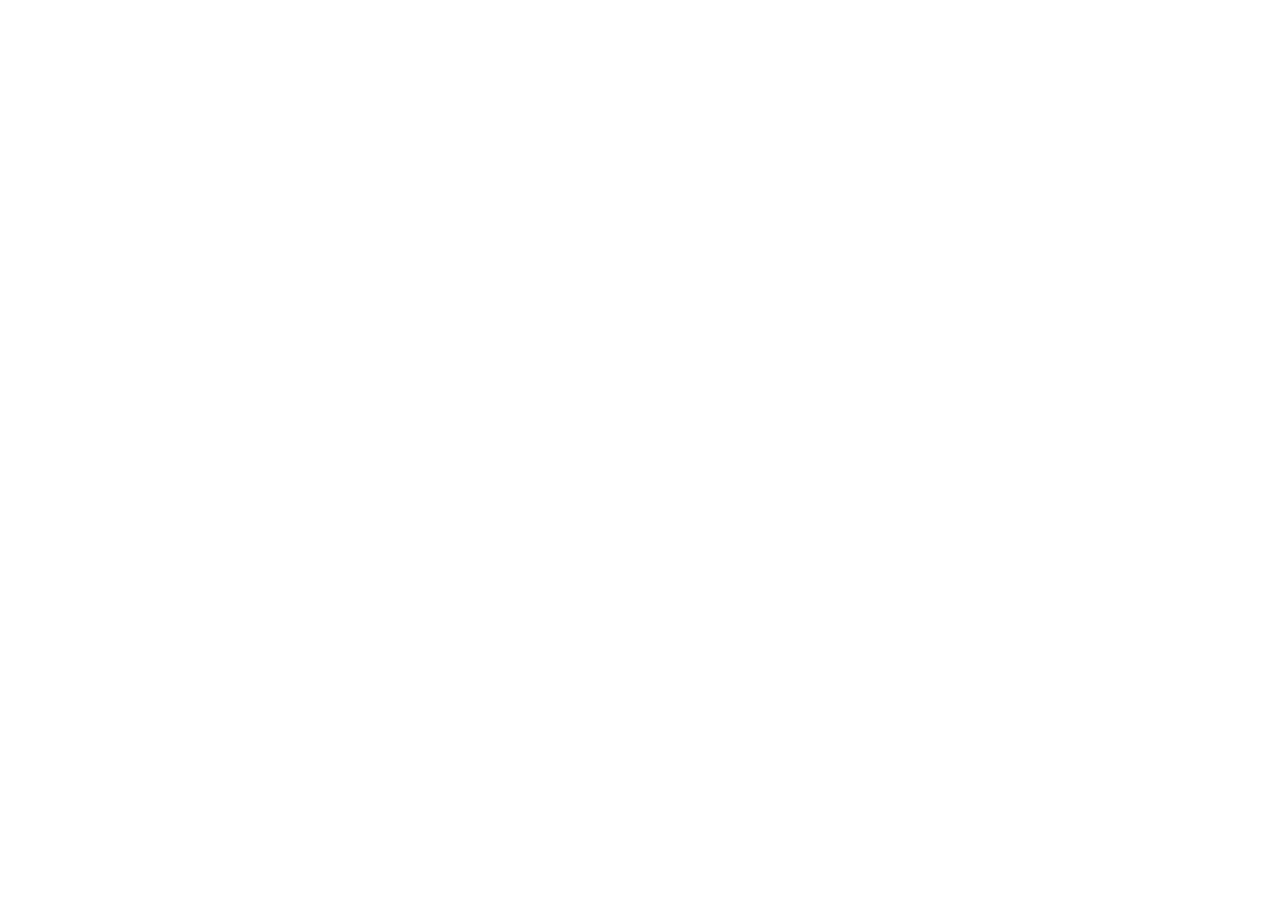
==== index.html @ 528bf743 "Initial commit" ====
<!DOCTYPE html>
<html lang="en">
<head>
  <meta charset="UTF-8">
  <meta name="viewport" content="width=device-width, initial-scale=1.0">
  <title>Starter Template by Farrux Djalilov</title>
  <!-- META-TEG -->
  <meta name="author" content="Farrux Djalilov">
  <meta name="description" content="Information">
  <meta name="keywords" content="Ketegoriyasi">
  <!-- Stylesheets -->
  <link rel="stylesheet" href="./asset/css/normalize.css">
  <link rel="stylesheet" href="./asset/css/styles.css">
</head>
<body>

</body>
</html>
---- asset/css/styles.css ----
/* VARIABLES */

:root {
  --font-primary: sans-serif;
  --color-primary: blue;
  --secondry: red;
  --link-color: #fff;
}

/* RESPONSIVE - HIDES */

.hide-desktop {
  display: block;
}
.hide-mobile {
  display: none;
}
a {
  white-space: nowrap;
  flex-shrink: 0;
}

/* UTILITY-CLASS */

.d-flex {
  display: flex;
}
.flex-center {
  display: flex;
  align-items: center;
  justify-content: center;
}
.flex-between {
  display: flex;
  align-items: center;
  justify-content: space-between;
}
.flex-items {
  display: flex;
  align-items: center;
}

/* Typography */

h1,
h2,
h3,
h4,
h5,
h6 {
  margin: 0;
  font-weight: 600;
  line-height: 1.2;
  color: var(--color-primary);
}

a {
  color: var(--link-color);
  text-decoration: none;
}

ul,
ol {
  list-style-type: none;
}

/* GLOBAL STYLES */

html {
  height: 100%;
  box-sizing: border-box;
  scroll-behavior: smooth;
}

*,
*::before,
*::after {
  box-sizing: inherit;
}

/* BODY */

body {
  padding: 0;
  margin: 0;
  font-size: 1rem;
  line-height: 1.2;
  font-family: Arial, var(--font-primary);
  min-height: 100vh;
  display: flex;
  flex-direction: column;
  background-color: #fff;
  color: #222;
}

img {
  max-width: 100%;
  height: auto;
}

/* CONTAINER */

.container {
  width: 100%;
  max-width: 1536px;
  padding-left: 50px;
  padding-right: 50px;
  margin-left: auto;
  margin-right: auto;
}

/* MAIN CONTENT */

.main-content {
  flex-grow: 1;
}
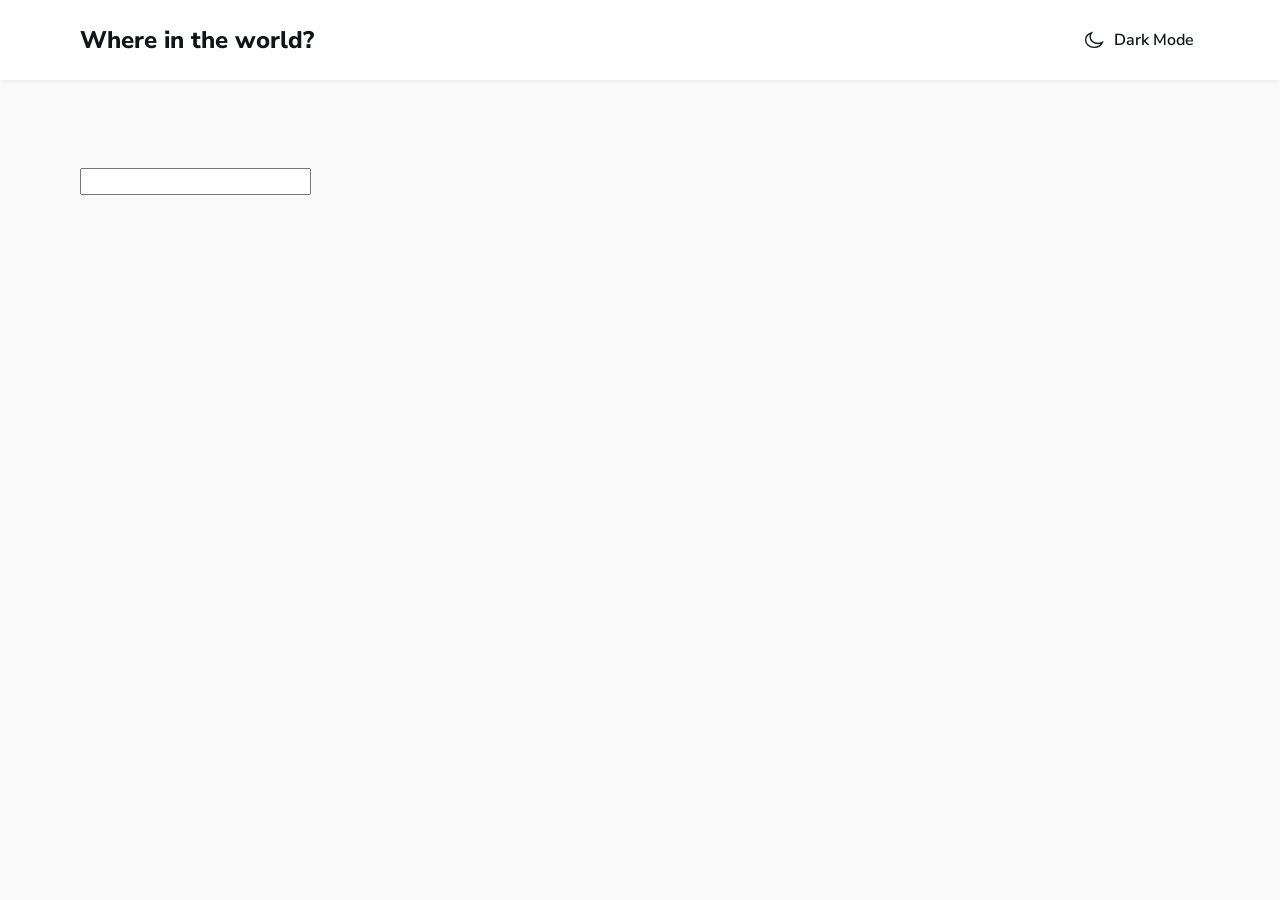
==== commit 5c535e83: "add site header" ====
--- a/index.html
+++ b/index.html
@@ -3,16 +3,46 @@
 <head>
   <meta charset="UTF-8">
   <meta name="viewport" content="width=device-width, initial-scale=1.0">
-  <title>Starter Template by Farrux Djalilov</title>
+  <title>Countries</title>
   <!-- META-TEG -->
   <meta name="author" content="Farrux Djalilov">
-  <meta name="description" content="Information">
-  <meta name="keywords" content="Ketegoriyasi">
+  <meta name="description" content="Information about this project country">
+  <meta name="keywords" content="country">
+  <!-- Font -->
+  <link rel="preconnect" href="https://fonts.googleapis.com">
+  <link rel="preconnect" href="https://fonts.gstatic.com" crossorigin>
+  <link href="https://fonts.googleapis.com/css2?family=Nunito+Sans:ital,opsz,wght@0,6..12,200..1000;1,6..12,200..1000&display=swap" rel="stylesheet">
   <!-- Stylesheets -->
   <link rel="stylesheet" href="./asset/css/normalize.css">
   <link rel="stylesheet" href="./asset/css/styles.css">
 </head>
 <body>
 
+  <!-- HEADER -->
+   <header class="index-header">
+    <div class="header-container flex-between container">
+      <a class="site-header-logo" href="index.html">Where in the world?</a>
+      <button class="site-header-toggler">
+        <span class="site-header-toggler-inner">
+          <img class="site-header-toggler-inner-img" width="20" height="20"
+          src="./asset/image/icon-moon.svg" alt="">
+          <span class="site-header-toggler-inner-text">Dark Mode</span>
+        </span>
+      </button>
+    </div>
+   </header>
+
+   <!-- MAIN -->
+    <main class="main-content">
+      <div class="main-container container">
+        <section class="input-filter-wrapper">
+          <form action="https://echo.htmlacademy.ru">
+            <input class="search-input" name="search" type="text">
+          </form>
+        </section>
+      </div>
+    </main>
+  <!-- JS FILE -->
+   <script src="./asset/js/main.js"></script>
 </body>
 </html>
--- a/asset/css/styles.css
+++ b/asset/css/styles.css
@@ -1,10 +1,18 @@
 /* VARIABLES */
 
 :root {
-  --font-primary: sans-serif;
-  --color-primary: blue;
-  --secondry: red;
-  --link-color: #fff;
+  --font-primary: "Nunito Sans", Arial, sans-serif;
+  --main-color: #111517;
+  --main-color-80: rgba(17, 21, 23, .8);
+  --main-color-60: rgba(17, 21, 23, .6);
+  --body-bg: #FAFAFA;
+  --text-color: #848484;
+  --element-bg: #fff;
+}
+
+*:focus {
+  outline: 2px dashed var(--main-color);
+  outline-offset: 3px;
 }
 
 /* RESPONSIVE - HIDES */
@@ -83,14 +91,21 @@
 body {
   padding: 0;
   margin: 0;
-  font-size: 1rem;
+  font-size: 1.125rem;
   line-height: 1.2;
-  font-family: Arial, var(--font-primary);
+  font-family: var(--font-primary);
   min-height: 100vh;
   display: flex;
   flex-direction: column;
-  background-color: #fff;
-  color: #222;
+  background-color: var(--body-bg);
+}
+
+.dark-mode {
+  --main-color: #fff;
+  --main-color-80: rgba(255, 255, 255, .8);
+  --main-color-60: rgba(255, 255, 255, .6);
+  --element-bg: #2B3844;
+  --body-bg: #202C36;
 }
 
 img {
@@ -114,3 +129,64 @@
 .main-content {
   flex-grow: 1;
 }
+
+
+/* SITE START  */
+
+/* HEADER */
+
+.index-header {
+  background-color: var(--element-bg);
+  padding-top: 24px;
+  padding-bottom: 24px;
+  margin-bottom: 43px;
+  box-shadow: 0px 2px 4px 0px #0000000E;
+}
+.header-container {
+  padding: 0 80px;
+}
+.site-header-logo {
+  font-size: 1.5rem;
+  font-weight: 800;
+  line-height: normal;
+  transition: color .2s ease;
+  color: var(--main-color);
+}
+.site-header-logo:hover {
+  color: var(--main-color-80);
+}
+.site-header-logo:active {
+  color: var(--main-color-60);
+}
+.site-header-toggler {
+  border: 0;
+  background-color: transparent;
+  cursor: pointer;
+}
+.site-header-toggler:hover {
+  opacity: 0.8;
+}
+.site-header-toggler:active {
+  opacity: 0.6;
+}
+.site-header-toggler-inner {
+  display: flex;
+  align-items: center;
+}
+.site-header-toggler-inner-img {
+  width: 20px;
+  height: 20px;
+  object-fit: contain;
+  margin-right: 10px;
+}
+.site-header-toggler-inner-text {
+  font-size: 1rem;
+  line-height: normal;
+  font-weight: 600;
+  color: var(--main-color);
+}
+/* MAIN */
+
+.main-container {
+  padding: 45px 80px;
+}
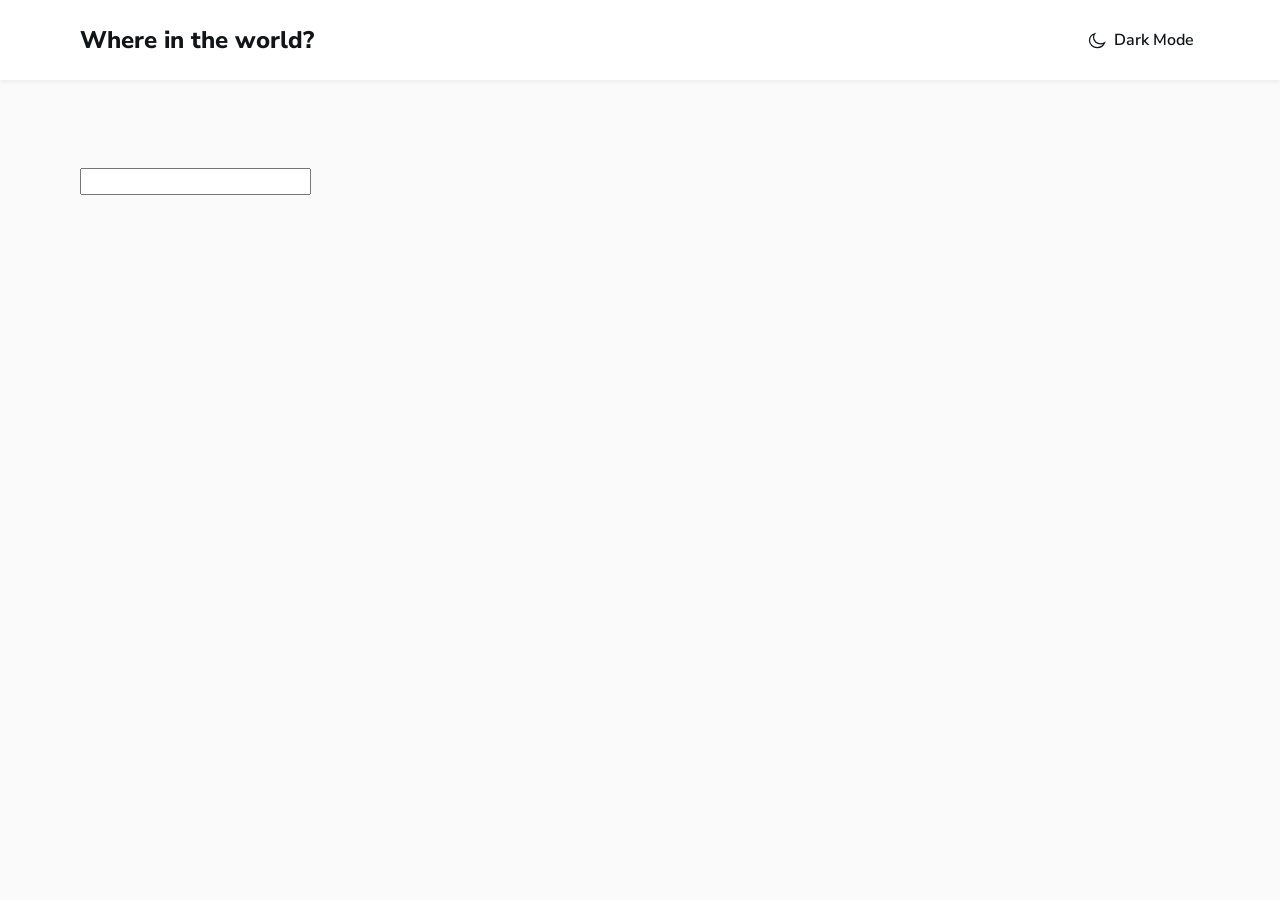
==== commit 8022f778: "add all image" ====
--- a/index.html
+++ b/index.html
@@ -24,8 +24,7 @@
       <a class="site-header-logo" href="index.html">Where in the world?</a>
       <button class="site-header-toggler">
         <span class="site-header-toggler-inner">
-          <img class="site-header-toggler-inner-img" width="20" height="20"
-          src="./asset/image/icon-moon.svg" alt="">
+          <svg class="site-header-toggler-inner-img" xmlns="http://www.w3.org/2000/svg" width="20" height="20"><path fill="#fff" fill-rule="evenodd" stroke="currentColor" stroke-width="1.25" d="M12.553 11.815c-3.884 0-7.034-2.887-7.034-6.447 0-1.343.448-2.586 1.212-3.618C3.691 2.695 1.5 5.331 1.5 8.438c0 3.9 3.45 7.062 7.704 7.062 3.389 0 6.266-2.007 7.296-4.796a7.458 7.458 0 0 1-3.947 1.111Z" clip-rule="evenodd"/></svg>
           <span class="site-header-toggler-inner-text">Dark Mode</span>
         </span>
       </button>
--- a/asset/css/styles.css
+++ b/asset/css/styles.css
@@ -141,6 +141,7 @@
   padding-bottom: 24px;
   margin-bottom: 43px;
   box-shadow: 0px 2px 4px 0px #0000000E;
+  white-space: nowrap;
 }
 .header-container {
   padding: 0 80px;
@@ -172,18 +173,19 @@
 .site-header-toggler-inner {
   display: flex;
   align-items: center;
+  color: var(--main-color);
 }
 .site-header-toggler-inner-img {
   width: 20px;
   height: 20px;
   object-fit: contain;
-  margin-right: 10px;
+  margin-top: 3px;
 }
 .site-header-toggler-inner-text {
   font-size: 1rem;
   line-height: normal;
   font-weight: 600;
-  color: var(--main-color);
+  margin-left: 6px;
 }
 /* MAIN */
 
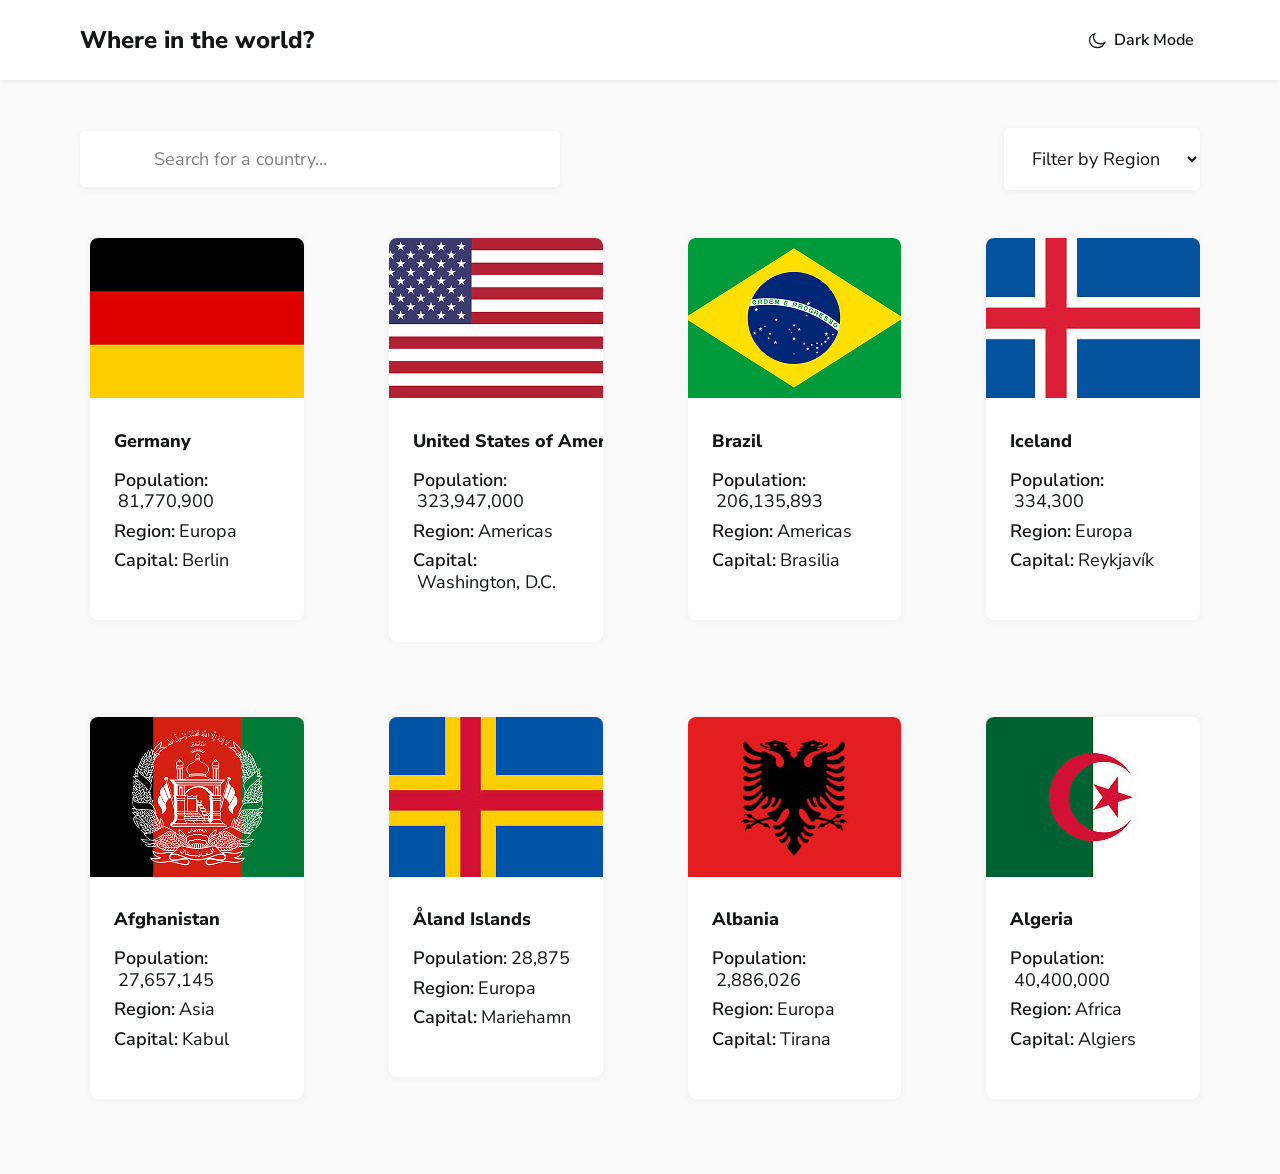
==== commit 352725ee: "add country sections" ====
--- a/index.html
+++ b/index.html
@@ -33,12 +33,221 @@
 
    <!-- MAIN -->
     <main class="main-content">
-      <div class="main-container container">
-        <section class="input-filter-wrapper">
-          <form action="https://echo.htmlacademy.ru">
-            <input class="search-input" name="search" type="text">
-          </form>
-        </section>
+        <div class="container">
+          <section>
+            <!-- <h2>Filters</h2> -->
+            <form class="filters" action="https://echo.htmlacademy.ru" method="GET">
+              <input class="filters-search-input" placeholder="Search for a country..." name="search" type="text" aria-label="Country name" required>
+              <select class="filters-region-select" name="region" aria-label="Region Lists">
+                <option value="Filter by Region" selected disabled>Filter by Region</option>
+                <option>Africa</option>
+                <option>America</option>
+                <option>Asia</option>
+                <option>Europe</option>
+                <option>Oceania</option>
+              </select>
+            </form>
+          </section>
+
+          <!-- Countries -->
+
+          <section class="index-countries">
+            <!-- <h2>Countries</h2> -->
+             <ul class="index-countries-list">
+              <li class="index-countries-item">
+                <div class="index-country">
+                  <img class="index-country-img" src="./asset/image/flag-germany.jpg" width="264" height="160" alt="Germany flag" srcset="./asset/image/flag-germany.jpg 1x, ./asset/image/flag-germany@2x.jpg 2x">
+                  <div class="index-country-content">
+                    <h3 class="index-country-name">
+                      <a class="index-country-link" href="#">Germany</a>
+                    </h3>
+                    <dl class="index-country-details">
+                      <div class="index-country-details-item">
+                        <dt class="index-country-details-title">Population:</dt>
+                        <dd class="index-country-details-value">81,770,900</dd>
+                      </div>
+                      <div class="index-country-details-item">
+                        <dt class="index-country-details-title">Region:</dt>
+                        <dd class="index-country-details-value">Europa</dd>
+                      </div>
+                      <div class="index-country-details-item">
+                        <dt class="index-country-details-title">Capital:</dt>
+                        <dd class="index-country-details-value">Berlin</dd>
+                      </div>
+                    </dl>
+                  </div>
+                </div>
+              </li>
+              <li class="index-countries-item">
+                <div class="index-country">
+                  <img class="index-country-img" src="./asset/image/flag-america.jpg" width="264" height="160" alt="America flag" srcset="./asset/image/flag-america.jpg 1x, ./asset/image/flag-america@2x.jpg 2x">
+                  <div class="index-country-content">
+                    <h3 class="index-country-name">
+                      <a class="index-country-link" href="#">United States of America</a>
+                    </h3>
+                    <dl class="index-country-details">
+                      <div class="index-country-details-item">
+                        <dt class="index-country-details-title">Population:</dt>
+                        <dd class="index-country-details-value">323,947,000</dd>
+                      </div>
+                      <div class="index-country-details-item">
+                        <dt class="index-country-details-title">Region:</dt>
+                        <dd class="index-country-details-value">Americas</dd>
+                      </div>
+                      <div class="index-country-details-item">
+                        <dt class="index-country-details-title">Capital:</dt>
+                        <dd class="index-country-details-value">Washington, D.C.</dd>
+                      </div>
+                    </dl>
+                  </div>
+                </div>
+              </li>
+              <li class="index-countries-item">
+                <div class="index-country">
+                  <img class="index-country-img" src="./asset/image/flag-brazil.jpg" width="264" height="160" alt="Brazil flag" srcset="./asset/image/flag-brazil.jpg 1x, ./asset/image/flag-brazil@2x.jpg 2x">
+                  <div class="index-country-content">
+                    <h3 class="index-country-name">
+                      <a class="index-country-link" href="#">Brazil</a>
+                    </h3>
+                    <dl class="index-country-details">
+                      <div class="index-country-details-item">
+                        <dt class="index-country-details-title">Population:</dt>
+                        <dd class="index-country-details-value">206,135,893</dd>
+                      </div>
+                      <div class="index-country-details-item">
+                        <dt class="index-country-details-title">Region:</dt>
+                        <dd class="index-country-details-value">Americas</dd>
+                      </div>
+                      <div class="index-country-details-item">
+                        <dt class="index-country-details-title">Capital:</dt>
+                        <dd class="index-country-details-value">Brasilia</dd>
+                      </div>
+                    </dl>
+                  </div>
+                </div>
+              </li>
+              <li class="index-countries-item">
+                <div class="index-country">
+                  <img class="index-country-img" src="./asset/image/flag-island.jpg" width="264" height="160" alt="Island flag" srcset="./asset/image/flag-island.jpg 1x, ./asset/image/flag-island@2x.jpg 2x">
+                  <div class="index-country-content">
+                    <h3 class="index-country-name">
+                      <a class="index-country-link" href="#">Iceland</a>
+                    </h3>
+                    <dl class="index-country-details">
+                      <div class="index-country-details-item">
+                        <dt class="index-country-details-title">Population:</dt>
+                        <dd class="index-country-details-value">334,300</dd>
+                      </div>
+                      <div class="index-country-details-item">
+                        <dt class="index-country-details-title">Region:</dt>
+                        <dd class="index-country-details-value">Europa</dd>
+                      </div>
+                      <div class="index-country-details-item">
+                        <dt class="index-country-details-title">Capital:</dt>
+                        <dd class="index-country-details-value">Reykjavík</dd>
+                      </div>
+                    </dl>
+                  </div>
+                </div>
+              </li>
+              <li class="index-countries-item">
+                <div class="index-country">
+                  <img class="index-country-img" src="./asset/image/flag-afghanistan.jpg" width="264" height="160" alt="Afghanistan flag" srcset="./asset/image/flag-afghanistan.jpg 1x, ./asset/image/flag-afghanistan@2x.jpg 2x">
+                  <div class="index-country-content">
+                    <h3 class="index-country-name">
+                      <a class="index-country-link" href="#">Afghanistan</a>
+                    </h3>
+                    <dl class="index-country-details">
+                      <div class="index-country-details-item">
+                        <dt class="index-country-details-title">Population:</dt>
+                        <dd class="index-country-details-value">27,657,145</dd>
+                      </div>
+                      <div class="index-country-details-item">
+                        <dt class="index-country-details-title">Region:</dt>
+                        <dd class="index-country-details-value">Asia</dd>
+                      </div>
+                      <div class="index-country-details-item">
+                        <dt class="index-country-details-title">Capital:</dt>
+                        <dd class="index-country-details-value">Kabul</dd>
+                      </div>
+                    </dl>
+                  </div>
+                </div>
+              </li>
+              <li class="index-countries-item">
+                <div class="index-country">
+                  <img class="index-country-img" src="./asset/image/flag-aland.jpg" width="264" height="160" alt="Island flag" srcset="./asset/image/flag-aland.jpg 1x, ./asset/image/flag-aland@2x.jpg 2x">
+                  <div class="index-country-content">
+                    <h3 class="index-country-name">
+                      <a class="index-country-link" href="#">Åland Islands</a>
+                    </h3>
+                    <dl class="index-country-details">
+                      <div class="index-country-details-item">
+                        <dt class="index-country-details-title">Population:</dt>
+                        <dd class="index-country-details-value">28,875</dd>
+                      </div>
+                      <div class="index-country-details-item">
+                        <dt class="index-country-details-title">Region:</dt>
+                        <dd class="index-country-details-value">Europa</dd>
+                      </div>
+                      <div class="index-country-details-item">
+                        <dt class="index-country-details-title">Capital:</dt>
+                        <dd class="index-country-details-value">Mariehamn</dd>
+                      </div>
+                    </dl>
+                  </div>
+                </div>
+              </li>
+              <li class="index-countries-item">
+                <div class="index-country">
+                  <img class="index-country-img" src="./asset/image/albania.jpg" width="264" height="160" alt="Albania flag" srcset="./asset/image/albania.jpg 1x, ./asset/image/albania@2x.jpg 2x">
+                  <div class="index-country-content">
+                    <h3 class="index-country-name">
+                      <a class="index-country-link" href="#">Albania</a>
+                    </h3>
+                    <dl class="index-country-details">
+                      <div class="index-country-details-item">
+                        <dt class="index-country-details-title">Population:</dt>
+                        <dd class="index-country-details-value">2,886,026</dd>
+                      </div>
+                      <div class="index-country-details-item">
+                        <dt class="index-country-details-title">Region:</dt>
+                        <dd class="index-country-details-value">Europa</dd>
+                      </div>
+                      <div class="index-country-details-item">
+                        <dt class="index-country-details-title">Capital:</dt>
+                        <dd class="index-country-details-value">Tirana</dd>
+                      </div>
+                    </dl>
+                  </div>
+                </div>
+              </li>
+              <li class="index-countries-item">
+                <div class="index-country">
+                  <img class="index-country-img" src="./asset/image/algeria.jpg" width="264" height="160" alt="Algeria flag" srcset="./asset/image/algeria.jpg 1x, ./asset/image/algeria@2x.jpg 2x">
+                  <div class="index-country-content">
+                    <h3 class="index-country-name">
+                      <a class="index-country-link" href="#">Algeria</a>
+                    </h3>
+                    <dl class="index-country-details">
+                      <div class="index-country-details-item">
+                        <dt class="index-country-details-title">Population:</dt>
+                        <dd class="index-country-details-value">40,400,000</dd>
+                      </div>
+                      <div class="index-country-details-item">
+                        <dt class="index-country-details-title">Region:</dt>
+                        <dd class="index-country-details-value">Africa</dd>
+                      </div>
+                      <div class="index-country-details-item">
+                        <dt class="index-country-details-title">Capital:</dt>
+                        <dd class="index-country-details-value">Algiers</dd>
+                      </div>
+                    </dl>
+                  </div>
+                </div>
+              </li>
+             </ul>
+          </section>
       </div>
     </main>
   <!-- JS FILE -->
--- a/asset/css/styles.css
+++ b/asset/css/styles.css
@@ -8,6 +8,7 @@
   --body-bg: #FAFAFA;
   --text-color: #848484;
   --element-bg: #fff;
+  --filters-color: #808080;
 }
 
 *:focus {
@@ -98,6 +99,7 @@
   display: flex;
   flex-direction: column;
   background-color: var(--body-bg);
+  transition: background-color .3s ease , color .3s ease;
 }
 
 .dark-mode {
@@ -106,6 +108,7 @@
   --main-color-60: rgba(255, 255, 255, .6);
   --element-bg: #2B3844;
   --body-bg: #202C36;
+  --filters-color: #fff;
 }
 
 img {
@@ -118,8 +121,8 @@
 .container {
   width: 100%;
   max-width: 1536px;
-  padding-left: 50px;
-  padding-right: 50px;
+  padding-left: 80px;
+  padding-right: 80px;
   margin-left: auto;
   margin-right: auto;
 }
@@ -128,6 +131,8 @@
 
 .main-content {
   flex-grow: 1;
+  padding-top: 48px;
+  padding-bottom: 48px;
 }
 
 
@@ -139,7 +144,6 @@
   background-color: var(--element-bg);
   padding-top: 24px;
   padding-bottom: 24px;
-  margin-bottom: 43px;
   box-shadow: 0px 2px 4px 0px #0000000E;
   white-space: nowrap;
 }
@@ -189,6 +193,98 @@
 }
 /* MAIN */
 
-.main-container {
-  padding: 45px 80px;
+.formation-container {
+  margin-top: 48px;
+  margin-bottom: 48px;
+}
+.filters {
+  display: flex;
+  align-items: center;
+  justify-content: space-between;
+  margin-bottom: 48px;
+}
+.filters-search-input {
+  min-width: 480px;
+  background-color: var(--element-bg);
+  border: 0;
+  padding: 18px 74px;
+  color: var(--filters-color);
+  border-radius: 5px;
+  box-shadow: 0 2px 9px 0px #0000000E;
+}
+.filters-search-input::placeholder {
+  color: var(--filters-color);
+}
+.filters-region-select {
+  padding: 18px 24px;
+  border-radius: 5px;
+  box-shadow: 0 2px 9px 0px #0000000E;
+  border: 0;
+  cursor: pointer;
+  color: #111517;
+  background-color: var(--element-bg);
+}
+.dark-mode .filters-region-select {
+  color: #fff;
+}
+
+/* INDEX-COUNTRIES */
+
+.index-countries-list {
+  margin: 0;
+  padding: 0;
+  display: flex;
+  flex-wrap: wrap;
+  margin-left: -75px;
+  margin-bottom: -75px;
+}
+.index-countries-item {
+  width: calc(25% - 85px);
+  margin-left: 85px;
+  margin-bottom: 75px;
+}
+
+/* INDEX-COUNTRY */
+
+.index-country {
+  background-color: var(--element-bg);
+  border-radius: 8px;
+  overflow: hidden;
+  color: var(--main-color);
+  box-shadow: 0px 0px 7px 2px #00000008;
+}
+.index-country {
+  color: var(--main-color);
+}
+.index-country-img {
+  width: 100%;
+  height: 160px;
+  object-fit: cover;
+}
+.index-country-content {
+  padding: 24px 24px 48px;
+}
+.index-country-name {
+  margin-top: 0;
+  margin-bottom: 16px;
+  font-size: 18px;
+  line-height: 26px;
+  font-weight: 800;
+
+}
+.index-country-details {
+  margin: 0;
+}
+.index-country-details-item {
+  display: flex;
+  flex-wrap: wrap;
+}
+.index-country-details-item:not(:last-child) {
+  margin-bottom: 8px;
+}
+.index-country-details-title {
+  font-weight: 600;
+}
+.index-country-details-value {
+  margin-left: 4px;
 }
